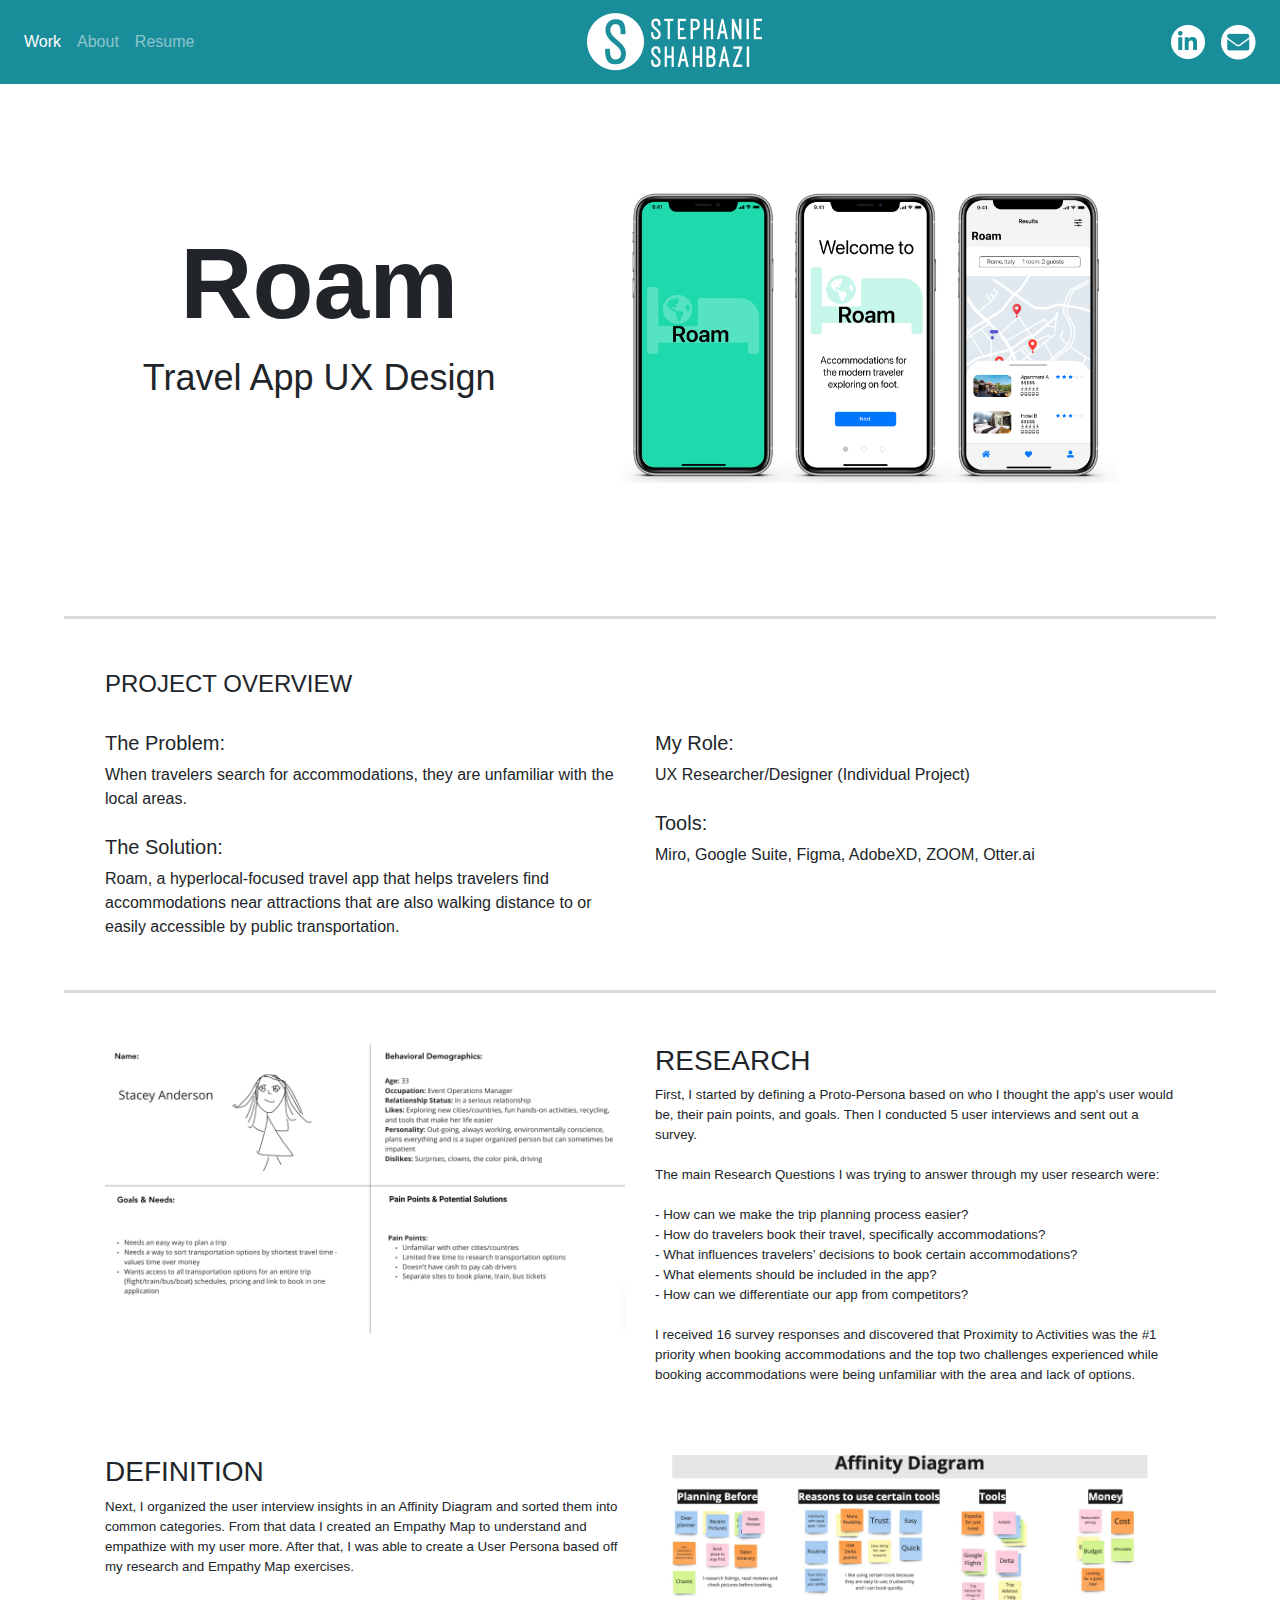
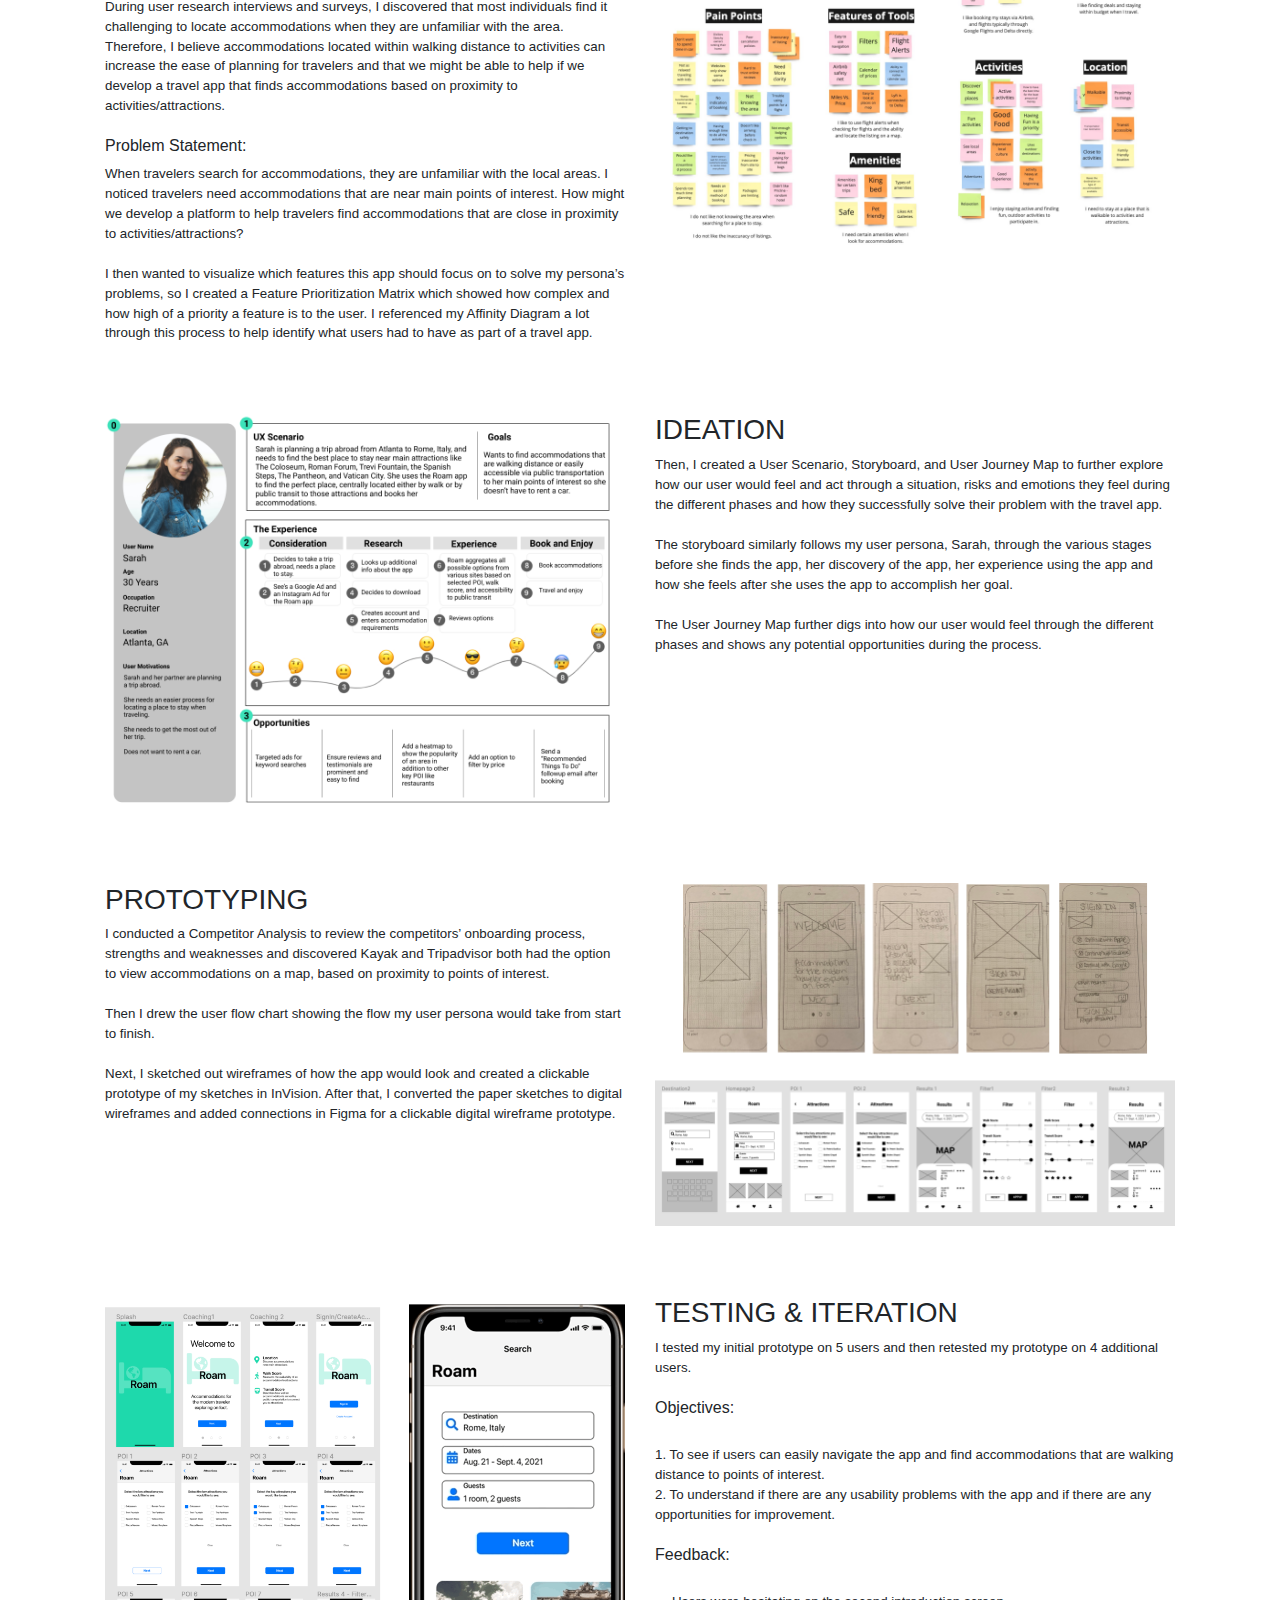
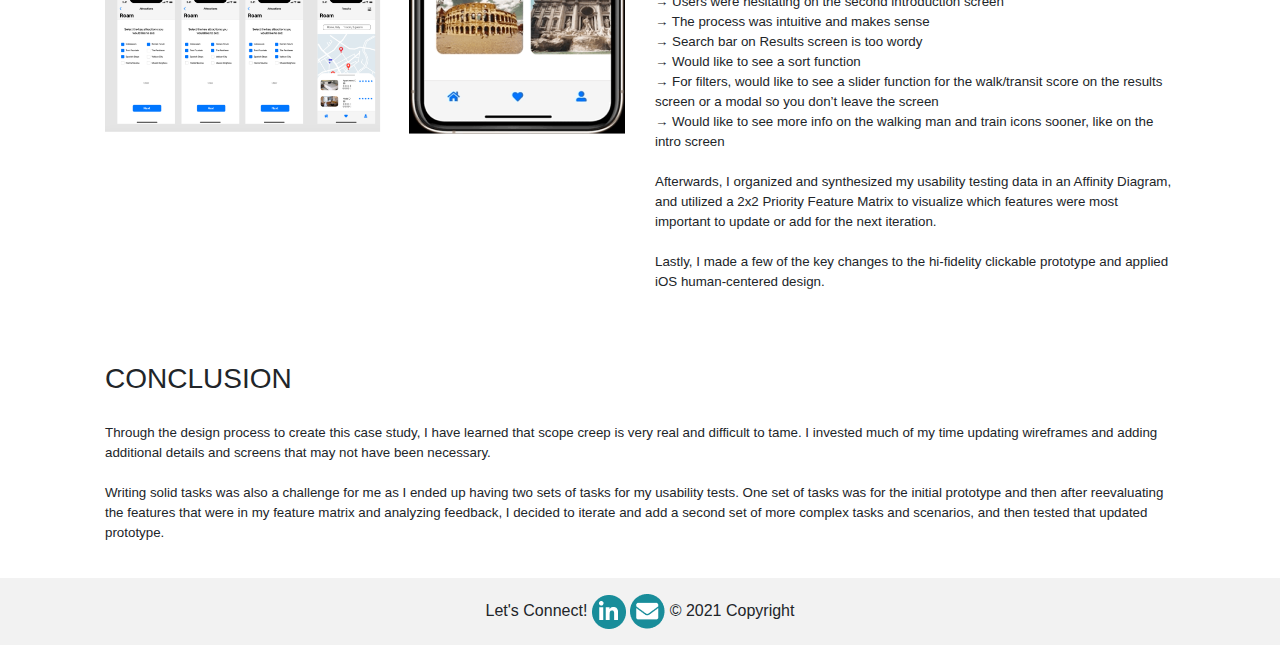
==== index.html @ 182113ff "11.13.21" ====
<!DOCTYPE html>
<html>
    <head>
        <title>Roam Case Study</title>
        <link rel="stylesheet" href="https://stackpath.bootstrapcdn.com/bootstrap/4.3.1/css/bootstrap.min.css" integrity="sha384-ggOyR0iXCbMQv3Xipma34MD+dH/1fQ784/j6cY/iJTQUOhcWr7x9JvoRxT2MZw1T" crossorigin="anonymous">
        <link rel="stylesheet" href="css/style.css" type="text/css">
        <link rel="stylesheet" href="https://cdnjs.cloudflare.com/ajax/libs/font-awesome/4.7.0/css/font-awesome.min.css">
        <meta name="viewport" content="width=device-width, initial-scale=1"> 
    </head>
    <body>
    
        <!-- Paste Navigation Code Below -->
        <nav class="navbar navbar-expand-lg navbar-dark bg-dark">

            <!--  Show this only on mobile to medium screens  -->
              <a class="navbar-brand d-lg-none" href="#"><img src="images/PortfolioLogo_white_color S 1.png"></a>
            
              <button class="navbar-toggler" type="button" data-toggle="collapse" data-target="#navbarToggle" aria-controls="navbarToggle" aria-expanded="false" aria-label="Toggle navigation">
                <span class="navbar-toggler-icon"></span>
              </button>
            
            <!--  Use flexbox utility classes to change how the child elements are justified  -->
              <div class="collapse navbar-collapse justify-content-between" id="navbarToggle">
            
                <ul class="navbar-nav">
                  <li class="nav-item">
                    <a class="nav-link active" href="#">Work <span class="sr-only">(current)</span></a>
                  </li>
                  <li class="nav-item">
                    <a class="nav-link" href="#">About</a>
                  </li>
                  <li class="nav-item">
                    <a class="nav-link" href="#">Resume</a>
                  </li>
                </ul>
                
                
            <!--   Show this only lg screens and up   -->
                <a class="navbar-brand d-none d-lg-block" href="#"><img src="images/PortfolioLogo_white_color S 1.png"></a>
                
                
                
                <ul class="navbar-nav">
                  <li class="nav-item">
                    <a class="nav-link" href="https://www.linkedin.com/in/stephanieshahbazi/"><img src="images/LinkedIn_whitecircle.png"></a>
                  </li>
                  <li class="nav-item">
                    <a class="nav-link" href="mailto:stephanie.shahbazi@gmail.com"><img src="images/envelope_whitecircle.png"></a>
                  </li>
                </ul>
              </div>
            </nav>


        <!-- Paste Jumbotron Code Below -->
        <div class="jumbotron">
            <div class="container text-center text-lg-left">
              
              <div class="row">
                <div class="jumbotronText col-lg-5">
                    <h1 class="display-4">Roam</h1>
                <p class="lead">Travel App UX Design</p>
                  <span class="text-center d-inline-block"></span>
                </div>
                <div class="col-lg-7 align-items-center d-flex">
                  <img src="images/Roam.png" alt="Roam" class="img-fluid">
                </div>
              </div>
              </div>

          </div>
          <hr style="height:3px;width:90%;border:none;color:#DADADA;background-color:#DADADA" />

    <!-- Project Overview Below -->
        <div class="container">
            <div class="column">
                <div class="col-lg-12 col-sm-12">
                    <h4 class="overview">PROJECT OVERVIEW</h4><br>
                </div>
            </div>

            <div class="row"> 
                <div class="col-lg-6 col-sm-12">
                    <h5>The Problem:</h5>
                    When travelers search for accommodations, they are unfamiliar with the local areas.<br><br>
                    <h5>The Solution:</h5>
                    Roam, a hyperlocal-focused travel app that helps travelers find accommodations near attractions that are also walking distance to or easily accessible by public transportation.
                </div>
                <div class="col-lg-6 col-sm-12">
                    <h5>My Role:</h5>
                    UX Researcher/Designer (Individual Project)<br><br> 
                    <h5>Tools:</h5>   
                    Miro, Google Suite, Figma, AdobeXD, ZOOM, Otter.ai
                </div>
            </div>   
        </div>
        <hr style="height:3px;width:90%;border:none;color:#DADADA;background-color:#DADADA;"/>

    <!-- Research Section Below -->
        <div class="container">
            <div class="row"> 
                <div class="row-image col-lg-6 col-md-6 col-sm-12">
                    <img src="images/ProtoPersona_screenshot 1.png" style="width:100%;">
                </div>
                <div class="text col-lg-6 col-md-6 col-sm-12">
                    <h3>RESEARCH</h3>
                    First, I started by defining a Proto-Persona based on who I thought the app's user would be, their pain points, and goals. Then I conducted 5 user interviews and sent out a survey. 
                    <br><br>The main Research Questions I was trying to answer through my user research were:<br><br>
                    - How can we make the trip planning process easier?<br>
                    - How do travelers book their travel, specifically accommodations?<br>
                    - What influences travelers’ decisions to book certain accommodations?<br>
                    - What elements should be included in the app?<br>
                    - How can we differentiate our app from competitors?
                    <br><br>I received 16 survey responses and discovered that Proximity to Activities was the #1 priority when booking accommodations and the top two challenges experienced while booking accommodations were being unfamiliar with the area and lack of options.
                </div>
            </div>   
        </div>
    <!-- Definition Section Below -->
        <div class="container">
            <div class="row"> 
                <div class="text col-lg-6 col-md-6 col-sm-12">
                    <img src="images/AffinityDiagram (1) 1.png" class="top" style="width:100%">
                    <h3>DEFINITION</h3>
                    Next, I organized the user interview insights in an Affinity Diagram and sorted them into common categories. From that data I created an Empathy Map to understand and empathize with my user more. After that, I was able to create a User Persona based off my research and Empathy Map exercises. 
                    <br><br>During user research interviews and surveys, I discovered that most individuals find it challenging to locate accommodations when they are unfamiliar with the area. Therefore, I believe accommodations located within walking distance to activities can increase the ease of planning for travelers and that we might be able to help if we develop a travel app that finds accommodations based on proximity to activities/attractions. 
                    <br><br><h6>Problem Statement:</h6>When travelers search for accommodations, they are unfamiliar with the local areas. I noticed travelers need accommodations that are near main points of interest. How might we develop a platform to help travelers find accommodations that are close in proximity to activities/attractions?
                    <br><br>I then wanted to visualize which features this app should focus on to solve my persona’s problems, so I created a Feature Prioritization Matrix which showed how complex and how high of a priority a feature is to the user. I referenced my Affinity Diagram a lot through this process to help identify what users had to have as part of a travel app. 
                </div>
                <div class="row-image col-lg-6 col-md-6 col-sm-12" style=position:relative;>
                    <img src="images/AffinityDiagram (1) 1.png" class="right" style="width:100%">
                </div>
            </div>   
        </div>
    <!-- Ideation Section Below -->
        <div class="container">
            <div class="row"> 
                <div class="row-image col-lg-6 col-md-6 col-sm-12">
                    <img src="images/HW2_User-Journey 1.png" style="width:100%;">
                </div>
                <div class="text col-lg-6 col-md-6 col-sm-12">
                    <h3>IDEATION</h3>
                    Then, I created a User Scenario, Storyboard, and User Journey Map to further explore how our user would feel and act through a situation, risks and emotions they feel during the different phases and how they successfully solve their problem with the travel app.
                    <br><br>The storyboard similarly follows my user persona, Sarah, through the various stages before she finds the app, her discovery of the app, her experience using the app and how she feels after she uses the app to accomplish her goal. 
                    <br><br>The User Journey Map further digs into how our user would feel through the different phases and shows any potential opportunities during the process.
                </div>
            </div>   
        </div>
    <!-- Prototyping Section Below -->
        <div class="container">
            <div class="row"> 
                <div class="text col-lg-6 col-md-6 col-sm-12">
                    <img src="images/Group 113.png" class="top" style="width:100%;">
                    <h3>PROTOTYPING</h3>
                    I conducted a Competitor Analysis to review the competitors’ onboarding process, strengths and weaknesses and discovered Kayak and Tripadvisor both had the option to view accommodations on a map, based on proximity to points of interest.   
                    <br><br>Then I drew the user flow chart showing the flow my user persona would take from start to finish. 
                    <br><br>Next, I sketched out wireframes of how the app would look and created a clickable prototype of my sketches in InVision.  After that, I converted the paper sketches to digital wireframes and  added connections in Figma for a clickable digital wireframe prototype.
                </div>
                <div class="row-image col-lg-6 col-md-6 col-sm-12" style=position:relative;>
                    <img src="images/Group 113.png" class="right" style="width:100%;">
                </div>
            </div>   
        </div>
    <!-- Testing & Iteration Section Below -->
        <div class="container">
            <div class="row"> 
                <div class="row-image col-lg-6 col-md-6 col-sm-12">
                    <img src="images/Group 114.png" style="width:100%;">
                </div>
                <div class="text col-lg-6 col-md-6 col-sm-12">
                    <h3>TESTING & ITERATION</h3>
                    I tested my initial prototype on 5 users and then retested my prototype on 4 additional users. 
                    <br><br><h6>Objectives:</h6><br>
                    1.  To see if users can easily navigate the app and find accommodations that are walking distance to points of interest.<br>
                    2.  To understand if there are any usability problems with the app and if there are any opportunities for improvement.
                    <br><br><h6>Feedback:</h6><br>
                    →  Users were hesitating on the second introduction screen<br>
                    →  The process was intuitive and makes sense<br>
                    →  Search bar on Results screen is too wordy<br>
                    →  Would like to see a sort function<br>
                    →  For filters, would like to see a slider function for the walk/transit score on the results screen or a modal so you don’t leave the screen<br>
                    →  Would like to see more info on the walking man and train icons sooner, like on the intro screen<br>
                    <br>Afterwards, I organized and synthesized my usability testing data in an Affinity Diagram, and utilized a 2x2 Priority Feature Matrix to visualize which features were most important to update or add for the next iteration.
                    <br><br>Lastly, I made a few of the key changes to the hi-fidelity clickable prototype and applied iOS human-centered design.
                </div>
            </div>   
        </div>
    <!-- Conclusion Below -->
        <div class="container">
            <div class="column">
                <div class="text col-lg-12 col-sm-12">
                    <h3>CONCLUSION</h3><br>
                    Through the design process to create this case study, I have learned that scope creep is very real and difficult to tame. I invested much of my time updating wireframes and adding additional details and screens that may not have been necessary.
                    <br><br>Writing solid tasks was also a challenge for me as I ended up having two sets of tasks for my usability tests. One set of tasks was for the initial prototype and then after reevaluating the features that were in my feature matrix and analyzing feedback, I decided to iterate and add a second set of more complex tasks and scenarios, and then tested that updated prototype.
                </div>
            </div>
        </div>


    <!-- Footer Below -->
        <footer class="bg-light text-center text-lg-start">
            <div class="text-center p-3" style="background-color:#f2f2f2;">
                Let's Connect!
                <a href="#" class="footerLinkedin"><img src="images/LinkedIn_colorcircle.png"></a>
                <a href="#" class="footerEmail"><img src="images/envelope_colorcircle.png"></a>
            © 2021 Copyright
            </div>
        </footer>

    </body>

    <script src="https://code.jquery.com/jquery-3.3.1.slim.min.js" integrity="sha384-q8i/X+965DzO0rT7abK41JStQIAqVgRVzpbzo5smXKp4YfRvH+8abtTE1Pi6jizo" crossorigin="anonymous"></script>
    <script src="https://cdnjs.cloudflare.com/ajax/libs/popper.js/1.14.7/umd/popper.min.js" integrity="sha384-UO2eT0CpHqdSJQ6hJty5KVphtPhzWj9WO1clHTMGa3JDZwrnQq4sF86dIHNDz0W1" crossorigin="anonymous"></script>
    <script src="https://stackpath.bootstrapcdn.com/bootstrap/4.3.1/js/bootstrap.min.js" integrity="sha384-JjSmVgyd0p3pXB1rRibZUAYoIIy6OrQ6VrjIEaFf/nJGzIxFDsf4x0xIM+B07jRM" crossorigin="anonymous"></script>
</html>
---- css/style.css ----
.bg-dark {
    background-color: #198D9A!important;
}

.jumbotron {
    background-color: white;
    padding: 5px!important;
}

.jumbotronText{
    text-align: center!important;
    margin: auto;
}

h1 {
    font-weight: bolder!important;
    font-size: 100px!important;
}

.lead {
    font-size: 36px;
}

.text {
    font-size: 10pt;
    font-style: normal;
}

.container {
    padding: 35px;
}

.col-lg-12 {
    padding:0!important;
    margin: 0 auto!important;
}

.top {
    display:none;
}




@media (max-width: 375px) {
    .container {
        padding:20px;
    }
    
    .row-image {
        padding-bottom: 35px!important;
     }

     .right {
        display:none;
     }

     .top {
         display:inline;
         padding: 25px;
     }

}

@media (max-width: 768px) {
    .row-image {
        padding-bottom: 35px!important;
    }

    .right {
        display:none;
     }

     .top {
         display:inline;
         padding: 25px;
     }

}
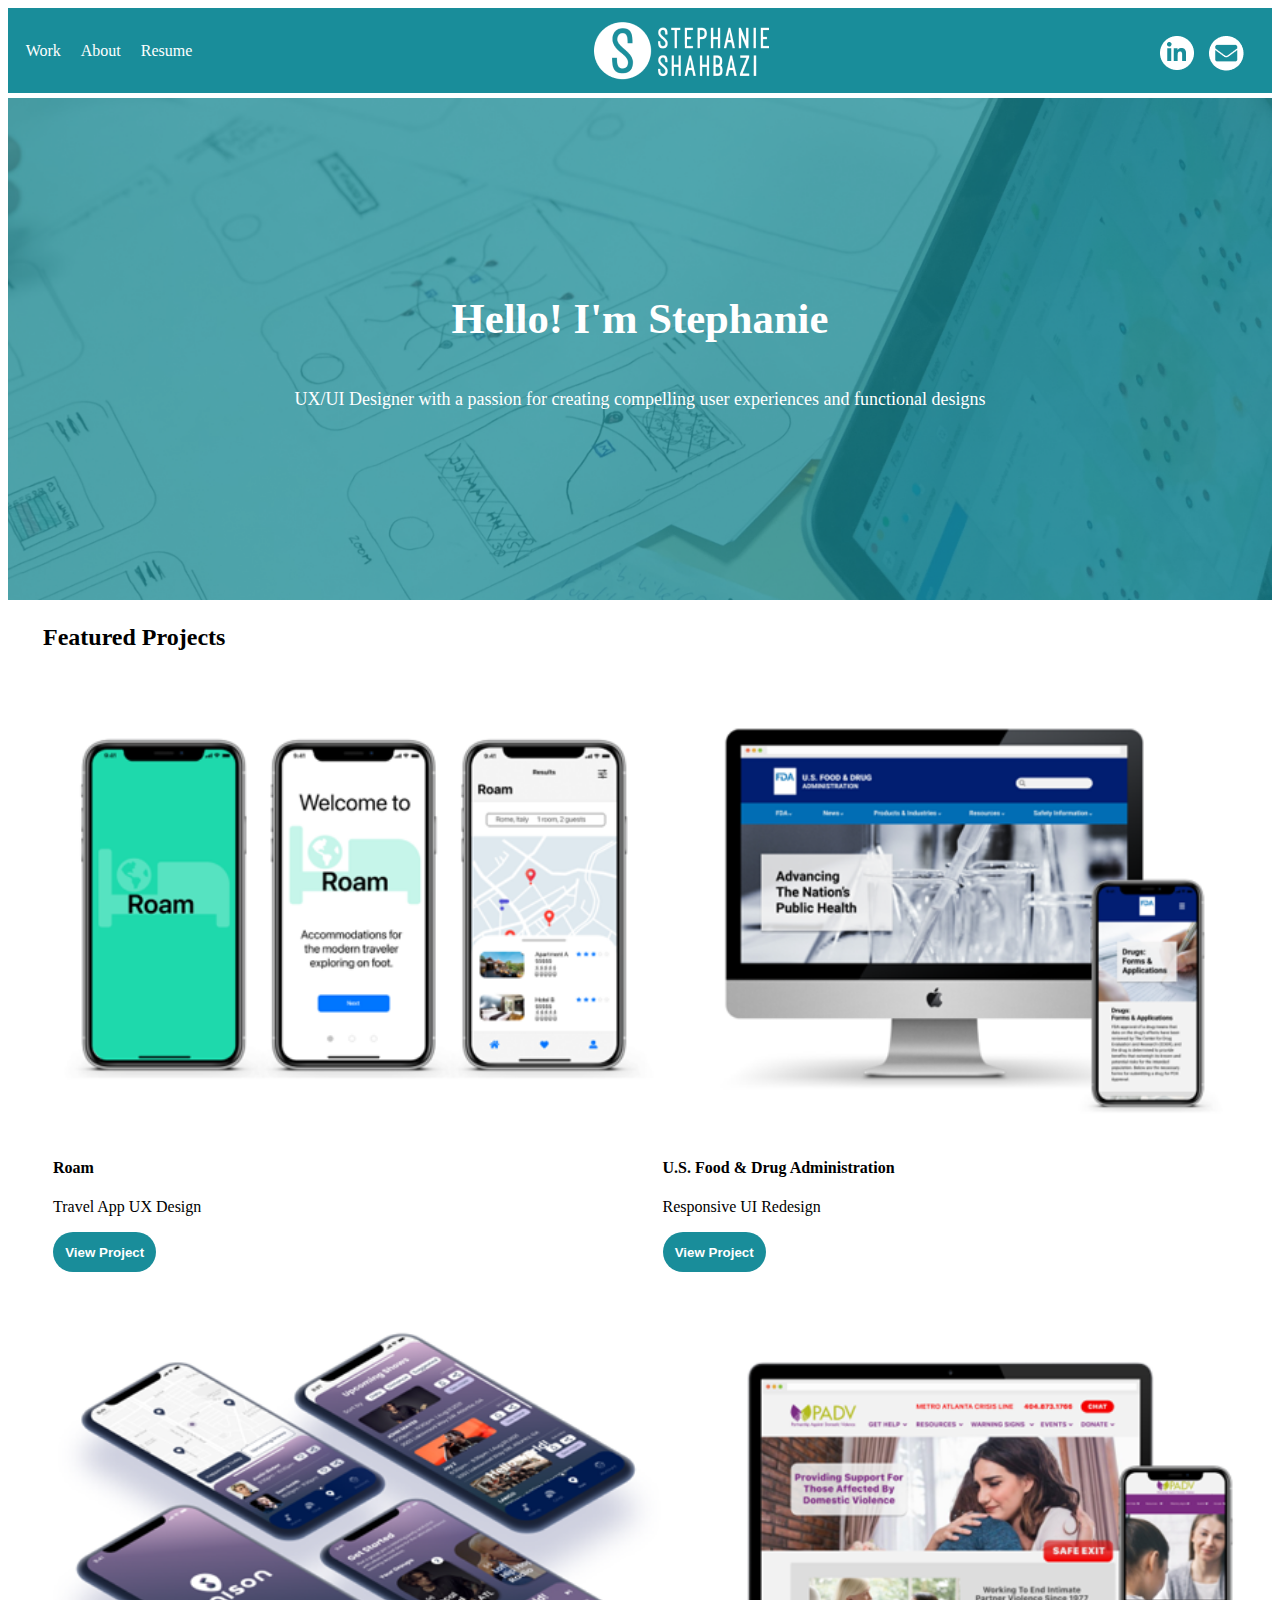
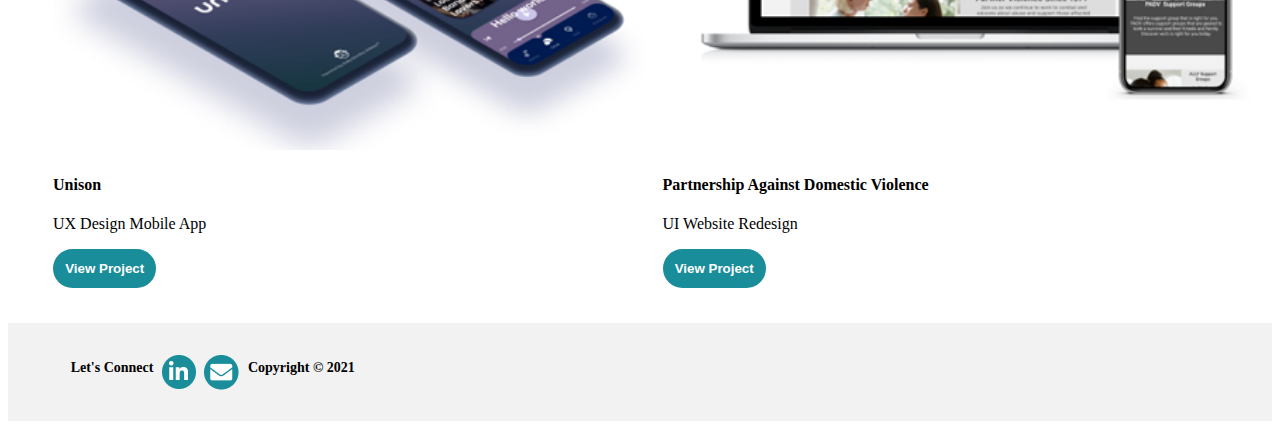
==== commit a7caf67a: "add hw 19 images" ====
--- a/index.html
+++ b/index.html
@@ -1,214 +1,120 @@
 <!DOCTYPE html>
 <html>
     <head>
-        <title>Roam Case Study</title>
-        <link rel="stylesheet" href="https://stackpath.bootstrapcdn.com/bootstrap/4.3.1/css/bootstrap.min.css" integrity="sha384-ggOyR0iXCbMQv3Xipma34MD+dH/1fQ784/j6cY/iJTQUOhcWr7x9JvoRxT2MZw1T" crossorigin="anonymous">
-        <link rel="stylesheet" href="css/style.css" type="text/css">
+        <title>Stephanies_Portfolio</title>
+        <link rel="stylesheet" type="text/css" href="css/style.css">
         <link rel="stylesheet" href="https://cdnjs.cloudflare.com/ajax/libs/font-awesome/4.7.0/css/font-awesome.min.css">
+        <script src="https://code.jquery.com/jquery-3.4.1.js"></script>
+        <script src="js/index.js"></script>
         <meta name="viewport" content="width=device-width, initial-scale=1"> 
     </head>
     <body>
-    
-        <!-- Paste Navigation Code Below -->
-        <nav class="navbar navbar-expand-lg navbar-dark bg-dark">
+        <header>
+            <div class="navigation">
+                <nav class="FlexNav">
+                    <ul class="navheadlines">
+                        <li class="inline-block-header-work">
+                            <a href="index.html">Work</a>
+                        </li>
+                        <li class="inline-block-header-about">
+                           <a href="About.html">About</a>
+                        </li>
+                        <li class="inline-block-header-resume">
+                            <a href="resources/Resume_StephanieShahbazi.pdf">Resume</a>
+                        </li>
+                    </ul>
+                    <div class="logo"> 
+                        <img src="images/PortfolioLogo_white_color S 1.png">                                
+                    </div>
+                    <div class="socialheader">
+                        <a href="https://www.linkedin.com/in/stephanieshahbazi/"><img src="images/LinkedIn_whitecircle.png" class="LinkedInwhite"></a>
+                        <a href="mailto:stephanie.shahbazi@gmail.com"><img src="images/envelope_whitecircle.png" class="envelopewhite"></a>
+                    </div>
+                </nav>
+            </div>
+        </header>
 
-            <!--  Show this only on mobile to medium screens  -->
-              <a class="navbar-brand d-lg-none" href="#"><img src="images/PortfolioLogo_white_color S 1.png"></a>
-            
-              <button class="navbar-toggler" type="button" data-toggle="collapse" data-target="#navbarToggle" aria-controls="navbarToggle" aria-expanded="false" aria-label="Toggle navigation">
-                <span class="navbar-toggler-icon"></span>
-              </button>
-            
-            <!--  Use flexbox utility classes to change how the child elements are justified  -->
-              <div class="collapse navbar-collapse justify-content-between" id="navbarToggle">
-            
-                <ul class="navbar-nav">
-                  <li class="nav-item">
-                    <a class="nav-link active" href="#">Work <span class="sr-only">(current)</span></a>
-                  </li>
-                  <li class="nav-item">
-                    <a class="nav-link" href="#">About</a>
-                  </li>
-                  <li class="nav-item">
-                    <a class="nav-link" href="#">Resume</a>
-                  </li>
-                </ul>
-                
-                
-            <!--   Show this only lg screens and up   -->
-                <a class="navbar-brand d-none d-lg-block" href="#"><img src="images/PortfolioLogo_white_color S 1.png"></a>
-                
-                
-                
-                <ul class="navbar-nav">
-                  <li class="nav-item">
-                    <a class="nav-link" href="https://www.linkedin.com/in/stephanieshahbazi/"><img src="images/LinkedIn_whitecircle.png"></a>
-                  </li>
-                  <li class="nav-item">
-                    <a class="nav-link" href="mailto:stephanie.shahbazi@gmail.com"><img src="images/envelope_whitecircle.png"></a>
-                  </li>
-                </ul>
-              </div>
-            </nav>
-
-
-        <!-- Paste Jumbotron Code Below -->
-        <div class="jumbotron">
-            <div class="container text-center text-lg-left">
-              
-              <div class="row">
-                <div class="jumbotronText col-lg-5">
-                    <h1 class="display-4">Roam</h1>
-                <p class="lead">Travel App UX Design</p>
-                  <span class="text-center d-inline-block"></span>
-                </div>
-                <div class="col-lg-7 align-items-center d-flex">
-                  <img src="images/Roam.png" alt="Roam" class="img-fluid">
-                </div>
-              </div>
-              </div>
-
-          </div>
-          <hr style="height:3px;width:90%;border:none;color:#DADADA;background-color:#DADADA" />
-
-    <!-- Project Overview Below -->
-        <div class="container">
-            <div class="column">
-                <div class="col-lg-12 col-sm-12">
-                    <h4 class="overview">PROJECT OVERVIEW</h4><br>
+        <!-- Top menu on small screens -->
+        <header class="smallscreenheader">
+            <!-- "Hamburger menu" / "Bar icon" to toggle the navigation links -->
+            <div class="dropdown">
+                <div class="menu" onclick="myFunction()"><i class="fa fa-bars" style="color:white;"></i>
+                </div> 
+                <div class="dropdowncontent" id="myDropdown">
+                    <a href="index.html">Work</a>
+                    <a href="About.html">About</a>
+                    <a href="mailto:stephanie.shahbazi@gmail.com">Contact</a>
                 </div>
             </div>
+         
+            <div class="logo"> 
+                <img src="images/PortfolioLogo_white_color S 1.png">                                
+            </div>
 
-            <div class="row"> 
-                <div class="col-lg-6 col-sm-12">
-                    <h5>The Problem:</h5>
-                    When travelers search for accommodations, they are unfamiliar with the local areas.<br><br>
-                    <h5>The Solution:</h5>
-                    Roam, a hyperlocal-focused travel app that helps travelers find accommodations near attractions that are also walking distance to or easily accessible by public transportation.
+            <div class="socialheader">
+                <a href="https://www.linkedin.com/in/stephanieshahbazi/"><img src="images/LinkedIn_whitecircle.png" class="LinkedInwhite"></a>
+                <a href="mailto:stephanie.shahbazi@gmail.com"><img src="images/envelope_whitecircle.png" class="envelopewhite"></a>
+            </div>
+        </header>
+
+        <!-- Main Hero section -->
+        <section class="heroSection">
+            <div class="heroFlexContainer">
+                <div class="heroImage">
+                    <img src="images/heroImage.png" alt="heroImage">
                 </div>
-                <div class="col-lg-6 col-sm-12">
-                    <h5>My Role:</h5>
-                    UX Researcher/Designer (Individual Project)<br><br> 
-                    <h5>Tools:</h5>   
-                    Miro, Google Suite, Figma, AdobeXD, ZOOM, Otter.ai
+                <div class="heroDescription">
+                    <h1>Hello! I'm Stephanie</h1>
+                    <p class="heroline">UX/UI Designer with a passion for creating compelling user experiences and functional designs</p>
+                </div> 
+            </div>
+        </section>
+
+        <!-- My Work Section -->
+        <section class="myWork">
+            <h3 class="Projects">Featured Projects</h3>
+            <div class="workGrid">
+                <div class="proj1"> 
+                    <img src="images/Placeholder Alt..png" class="Roam">
+                    <h4>Roam</h4>
+                    <p>Travel App UX Design</p>
+                    <button onclick="location.href='casestudy.html'" type="button" class="projectbutton">
+                        View Project
+                    </button>                
                 </div>
-            </div>   
-        </div>
-        <hr style="height:3px;width:90%;border:none;color:#DADADA;background-color:#DADADA;"/>
-
-    <!-- Research Section Below -->
-        <div class="container">
-            <div class="row"> 
-                <div class="row-image col-lg-6 col-md-6 col-sm-12">
-                    <img src="images/ProtoPersona_screenshot 1.png" style="width:100%;">
+                    
+                <div class="proj2"> 
+                    <img src="images/Placeholder Alt.2.png" class="FDA">
+                    <h4>U.S. Food & Drug Administration</h4>
+                    <p>Responsive UI Redesign</p>
+                    <button class="projectbutton">View Project</button>
                 </div>
-                <div class="text col-lg-6 col-md-6 col-sm-12">
-                    <h3>RESEARCH</h3>
-                    First, I started by defining a Proto-Persona based on who I thought the app's user would be, their pain points, and goals. Then I conducted 5 user interviews and sent out a survey. 
-                    <br><br>The main Research Questions I was trying to answer through my user research were:<br><br>
-                    - How can we make the trip planning process easier?<br>
-                    - How do travelers book their travel, specifically accommodations?<br>
-                    - What influences travelers’ decisions to book certain accommodations?<br>
-                    - What elements should be included in the app?<br>
-                    - How can we differentiate our app from competitors?
-                    <br><br>I received 16 survey responses and discovered that Proximity to Activities was the #1 priority when booking accommodations and the top two challenges experienced while booking accommodations were being unfamiliar with the area and lack of options.
+                    
+                <div class="proj3"> 
+                    <img src="images/Placeholder Alt.3.png" class="Unison">
+                    <h4>Unison</h4>
+                    <p>UX Design Mobile App</p>
+                    <button class="projectbutton">View Project</button>
                 </div>
-            </div>   
-        </div>
-    <!-- Definition Section Below -->
-        <div class="container">
-            <div class="row"> 
-                <div class="text col-lg-6 col-md-6 col-sm-12">
-                    <img src="images/AffinityDiagram (1) 1.png" class="top" style="width:100%">
-                    <h3>DEFINITION</h3>
-                    Next, I organized the user interview insights in an Affinity Diagram and sorted them into common categories. From that data I created an Empathy Map to understand and empathize with my user more. After that, I was able to create a User Persona based off my research and Empathy Map exercises. 
-                    <br><br>During user research interviews and surveys, I discovered that most individuals find it challenging to locate accommodations when they are unfamiliar with the area. Therefore, I believe accommodations located within walking distance to activities can increase the ease of planning for travelers and that we might be able to help if we develop a travel app that finds accommodations based on proximity to activities/attractions. 
-                    <br><br><h6>Problem Statement:</h6>When travelers search for accommodations, they are unfamiliar with the local areas. I noticed travelers need accommodations that are near main points of interest. How might we develop a platform to help travelers find accommodations that are close in proximity to activities/attractions?
-                    <br><br>I then wanted to visualize which features this app should focus on to solve my persona’s problems, so I created a Feature Prioritization Matrix which showed how complex and how high of a priority a feature is to the user. I referenced my Affinity Diagram a lot through this process to help identify what users had to have as part of a travel app. 
-                </div>
-                <div class="row-image col-lg-6 col-md-6 col-sm-12" style=position:relative;>
-                    <img src="images/AffinityDiagram (1) 1.png" class="right" style="width:100%">
-                </div>
-            </div>   
-        </div>
-    <!-- Ideation Section Below -->
-        <div class="container">
-            <div class="row"> 
-                <div class="row-image col-lg-6 col-md-6 col-sm-12">
-                    <img src="images/HW2_User-Journey 1.png" style="width:100%;">
-                </div>
-                <div class="text col-lg-6 col-md-6 col-sm-12">
-                    <h3>IDEATION</h3>
-                    Then, I created a User Scenario, Storyboard, and User Journey Map to further explore how our user would feel and act through a situation, risks and emotions they feel during the different phases and how they successfully solve their problem with the travel app.
-                    <br><br>The storyboard similarly follows my user persona, Sarah, through the various stages before she finds the app, her discovery of the app, her experience using the app and how she feels after she uses the app to accomplish her goal. 
-                    <br><br>The User Journey Map further digs into how our user would feel through the different phases and shows any potential opportunities during the process.
-                </div>
-            </div>   
-        </div>
-    <!-- Prototyping Section Below -->
-        <div class="container">
-            <div class="row"> 
-                <div class="text col-lg-6 col-md-6 col-sm-12">
-                    <img src="images/Group 113.png" class="top" style="width:100%;">
-                    <h3>PROTOTYPING</h3>
-                    I conducted a Competitor Analysis to review the competitors’ onboarding process, strengths and weaknesses and discovered Kayak and Tripadvisor both had the option to view accommodations on a map, based on proximity to points of interest.   
-                    <br><br>Then I drew the user flow chart showing the flow my user persona would take from start to finish. 
-                    <br><br>Next, I sketched out wireframes of how the app would look and created a clickable prototype of my sketches in InVision.  After that, I converted the paper sketches to digital wireframes and  added connections in Figma for a clickable digital wireframe prototype.
-                </div>
-                <div class="row-image col-lg-6 col-md-6 col-sm-12" style=position:relative;>
-                    <img src="images/Group 113.png" class="right" style="width:100%;">
-                </div>
-            </div>   
-        </div>
-    <!-- Testing & Iteration Section Below -->
-        <div class="container">
-            <div class="row"> 
-                <div class="row-image col-lg-6 col-md-6 col-sm-12">
-                    <img src="images/Group 114.png" style="width:100%;">
-                </div>
-                <div class="text col-lg-6 col-md-6 col-sm-12">
-                    <h3>TESTING & ITERATION</h3>
-                    I tested my initial prototype on 5 users and then retested my prototype on 4 additional users. 
-                    <br><br><h6>Objectives:</h6><br>
-                    1.  To see if users can easily navigate the app and find accommodations that are walking distance to points of interest.<br>
-                    2.  To understand if there are any usability problems with the app and if there are any opportunities for improvement.
-                    <br><br><h6>Feedback:</h6><br>
-                    →  Users were hesitating on the second introduction screen<br>
-                    →  The process was intuitive and makes sense<br>
-                    →  Search bar on Results screen is too wordy<br>
-                    →  Would like to see a sort function<br>
-                    →  For filters, would like to see a slider function for the walk/transit score on the results screen or a modal so you don’t leave the screen<br>
-                    →  Would like to see more info on the walking man and train icons sooner, like on the intro screen<br>
-                    <br>Afterwards, I organized and synthesized my usability testing data in an Affinity Diagram, and utilized a 2x2 Priority Feature Matrix to visualize which features were most important to update or add for the next iteration.
-                    <br><br>Lastly, I made a few of the key changes to the hi-fidelity clickable prototype and applied iOS human-centered design.
-                </div>
-            </div>   
-        </div>
-    <!-- Conclusion Below -->
-        <div class="container">
-            <div class="column">
-                <div class="text col-lg-12 col-sm-12">
-                    <h3>CONCLUSION</h3><br>
-                    Through the design process to create this case study, I have learned that scope creep is very real and difficult to tame. I invested much of my time updating wireframes and adding additional details and screens that may not have been necessary.
-                    <br><br>Writing solid tasks was also a challenge for me as I ended up having two sets of tasks for my usability tests. One set of tasks was for the initial prototype and then after reevaluating the features that were in my feature matrix and analyzing feedback, I decided to iterate and add a second set of more complex tasks and scenarios, and then tested that updated prototype.
+                    
+                <div class="proj4"> 
+                    <img src="images/Placeholder Alt.4.png" class="PADV">
+                    <h4>Partnership Against Domestic Violence</h4>
+                    <p>UI Website Redesign</p>
+                    <button class="projectbutton">View Project</button>
                 </div>
             </div>
-        </div>
+        </section>
 
-
-    <!-- Footer Below -->
-        <footer class="bg-light text-center text-lg-start">
-            <div class="text-center p-3" style="background-color:#f2f2f2;">
-                Let's Connect!
-                <a href="#" class="footerLinkedin"><img src="images/LinkedIn_colorcircle.png"></a>
-                <a href="#" class="footerEmail"><img src="images/envelope_colorcircle.png"></a>
-            © 2021 Copyright
+        <footer>
+            <div class="inline-block-footer">
+                <ul>
+                    <li class="inline-block-footer">Let's Connect </li>
+                    <a href="https://www.linkedin.com/in/stephanieshahbazi/"><img src="images/LinkedIn_colorcircle.png" class="socialfooter"></a>
+                    <a href="mailto:stephanie.shahbazi@gmail.com"><img src="images/envelope_colorcircle.png" class="socialfooter"></a>
+                    <li class="copyright">Copyright © 2021</li>
+                </ul>
             </div>
         </footer>
-
     </body>
-
-    <script src="https://code.jquery.com/jquery-3.3.1.slim.min.js" integrity="sha384-q8i/X+965DzO0rT7abK41JStQIAqVgRVzpbzo5smXKp4YfRvH+8abtTE1Pi6jizo" crossorigin="anonymous"></script>
-    <script src="https://cdnjs.cloudflare.com/ajax/libs/popper.js/1.14.7/umd/popper.min.js" integrity="sha384-UO2eT0CpHqdSJQ6hJty5KVphtPhzWj9WO1clHTMGa3JDZwrnQq4sF86dIHNDz0W1" crossorigin="anonymous"></script>
-    <script src="https://stackpath.bootstrapcdn.com/bootstrap/4.3.1/js/bootstrap.min.js" integrity="sha384-JjSmVgyd0p3pXB1rRibZUAYoIIy6OrQ6VrjIEaFf/nJGzIxFDsf4x0xIM+B07jRM" crossorigin="anonymous"></script>
 </html>--- a/css/style.css
+++ b/css/style.css
@@ -12,7 +12,7 @@
     margin: auto;
 }
 
-h1 {
+.display-4 {
     font-weight: bolder!important;
     font-size: 100px!important;
 }
@@ -39,7 +39,279 @@
     display:none;
 }
 
-
+/*homework19*/
+html {
+    font-family:'SF Pro Display';
+}
+
+.navigation {
+    width: 98%;
+    height: 60px;
+    padding:1%;
+    background-color:#198D9A;
+    color: white;
+}
+
+.FlexNav{
+    display: flex;
+    flex-direction: row;
+    justify-content: space-between;
+    padding: 0;
+    margin: 0;
+}
+
+.navheadlines {
+    display: flex;
+    list-style-type: none;
+    vertical-align: middle;
+    padding: 5px;
+}
+
+li {
+    padding-right: 20px;
+}
+
+.logo {
+    display: flex;
+    align-items: center;
+    justify-content: center;
+    position: relative;
+    height: 60px;
+}
+
+.socialheader {
+    display: flex;
+    padding: 15px;
+}
+
+.LinkedInwhite {
+    padding-right: 15px;
+}
+
+a {
+    text-decoration: none;
+    color: white;
+}
+
+a:hover {
+    font-weight: 700;
+}
+
+.dropdown a {
+    display: none;
+}
+
+.smallscreenheader {
+    display: none;
+}
+
+.heroImage {
+    display: flex;
+    flex-direction: column;
+    padding-top: 5px;
+    background-position: center;
+    background-repeat: no-repeat;
+    background-size: cover;
+}
+
+.heroFlexContainer {
+    position:relative;
+}
+
+.heroDescription {
+    display:flex;
+    flex-direction: column;
+    position: absolute;
+    color: white;
+    align-items: center;
+    justify-content: center;
+    width: 100%;
+    height: 100%;
+    top:0;
+    left: 0px;
+}
+
+.heroline {
+    font-size: 18px;
+    text-align: center;
+}
+
+.AboutFlexContainer {
+    display: flex;
+    flex-direction: row;
+}
+
+.headshot {
+    padding: 5%;
+    margin-left: 25px;
+    size: 50%;
+}
+
+.AboutDescription {
+    margin-right: 45px;
+}
+
+footer {
+    background-color: #F2F2F2;
+    width: 98%;
+    padding:1%;
+}
+
+.inline-block-footer {
+    display:inline-block;
+    font-weight: bold;
+    font-size: 14px;
+    padding: 5px;
+    justify-content: space-between;
+    vertical-align: middle;
+    }
+
+.socialfooter {
+    vertical-align: top;
+    padding-right: 5px;
+}
+
+.copyright {
+    display: inline-block;
+    vertical-align: middle;
+    padding: 0;
+}
+
+button {
+    color: white;
+    font-weight: bold;
+    font-size: 12pt;
+    background-color: #198D9A;
+    border: none;
+    padding: 15px;
+    border-radius: 50px;
+    margin: 10px;
+    transition: 0.3s;
+}
+
+button:hover {
+    background: #23B7C8;
+}
+
+.skillssection {
+    background: 600px;
+    background-color:#DBDBDB;
+}
+
+.skillsflexcontainer {
+    display:flex;
+}
+
+.skills1-2 {
+    display:flex;
+    flex-direction: column;
+    width: 100%;
+    margin-left: 100px;  
+    padding:0;  
+}
+
+.skills3-4 {
+    display:flex;
+    flex-direction: column;
+    width: 100%;
+    margin-left: 100px;
+}
+
+h1 {
+    font-size: 32pt;
+}
+
+.learnmore {
+    font-weight: bold;
+    font-size: 14px;
+}
+
+.email {
+    color: black;
+    font-size: 14px;
+    text-decoration: underline;
+}
+
+.mySkillsheader {
+    font-size: 16pt;
+    padding-top: 20px;
+    margin-left: 100px;
+}
+
+.myWork {
+    padding-bottom: 35px;
+}
+
+.workGrid {
+    display: grid;
+    grid-template-columns: 50 50;
+    grid-template-rows: 50 50;
+    grid-template-areas: 
+    "proj1 proj2"
+    "proj3 proj4";
+    margin-left: 45px;
+}
+
+.proj1 {
+    grid-area: "proj1";
+}
+
+.proj2 {
+    grid-area: "proj2";
+}
+
+.proj3 {
+    grid-area: "proj3";
+}
+
+.proj4 {
+    grid-area: "proj4";
+}
+
+.projectbutton {
+    padding: 2%;
+    font-size: 10pt;
+    margin: 0;
+}
+
+.Projects {
+    margin-left: 35px;
+    font-size: 24px;
+}
+
+.proj1:hover {
+    opacity: 75%;
+}
+
+.proj2:hover {
+    opacity: 75%;
+}
+
+.proj3:hover {
+    opacity: 75%;
+}
+
+.proj4:hover {
+    opacity: 75%;
+}
+
+.Roam {
+    width: 100%;
+}
+
+.FDA {
+    width: 100%;
+}
+
+.Unison {
+    width: 100%;
+    padding-top: 20px;
+}
+
+.PADV {
+    width: 100%;
+    padding-top: 20px;
+}
 
 
 @media (max-width: 375px) {
@@ -60,6 +332,86 @@
          padding: 25px;
      }
 
+     /*homwork19*/
+     .smallscreenheader {
+        display: flex;
+        flex-direction: row;
+        width: 98%;
+        height: 60px;
+        padding:1%;
+        background-color:#198D9A;
+        color: white;
+        justify-content: space-evenly;
+    }
+
+    .dropdown .menu{
+        padding: 20px;
+        position:relative;
+        display: inline-block;
+        cursor: pointer;
+        outline: none;
+        border: none; 
+    }
+
+    .dropdowncontent {
+        display: none;
+        position: absolute;
+        background-color: white;
+        min-width: 160px;
+        margin: 0;
+        box-shadow: 0px 8px 16px 0px rgba(0,0,0,0.2);
+        z-index: 1;
+    }
+
+    .dropdowncontent a {
+        color: #198D9A;
+        padding: 12px 16px;
+        text-decoration: none;
+        display: block;
+    }
+
+    .dropdowncontent a:hover {
+        background-color: #198D9A;
+        color: white;
+    }
+
+    .show {
+        display: block;
+    }
+
+    .headshot {
+        margin: auto;
+    }
+
+    .skills1-2 {
+        margin-left: 25px;
+    }
+
+    .skills3-4 {
+        margin-left: 25px;
+    }
+
+    .navheadlines {
+        display: none;
+    }
+
+    .socialheader {
+        display: none;
+    }
+
+    .heroDescription h1 {
+        font-size: 28px;
+    }
+
+    .heroline {
+        font-size: 14px;
+    }
+
+    .inline-block-footer {
+        width: 98%;
+        padding: 1%;
+    }
+
 }
 
 @media (max-width: 768px) {
@@ -76,5 +428,113 @@
          padding: 25px;
      }
 
-}
-
+     /*homework19*/
+     .AboutFlexContainer {
+        flex-wrap: wrap;
+    }
+    
+    .AboutDescription {
+        margin-left: 45px;
+        flex-wrap: wrap;
+    }
+
+    .headshot {
+        margin: auto;
+    }
+
+    .heroline {
+        width: 95%;
+    }
+
+}
+
+/*homework19*/
+@media (max-width: 600px){
+    .smallscreenheader {
+        display: flex;
+        flex-direction: row;
+        width: 98%;
+        height: 60px;
+        padding:1%;
+        background-color:#198D9A;
+        color: white;
+        justify-content: space-evenly;
+
+    }
+
+    .dropdown .menu{
+        padding: 20px;
+        position:relative;
+        display: inline-block;
+        cursor: pointer;
+        outline: none;
+        border: none; 
+    }
+
+    .dropdowncontent {
+        display: none;
+        position: absolute;
+        background-color: white;
+        min-width: 160px;
+        margin: 0;
+        box-shadow: 0px 8px 16px 0px rgba(0,0,0,0.2);
+        z-index: 1;
+    }
+
+    .dropdowncontent a {
+        color: #198D9A;
+        padding: 12px 16px;
+        text-decoration: none;
+        display: block;
+    }
+
+    .dropdowncontent a:hover {
+        background-color: #198D9A;
+        color: white;
+    }
+
+    .show {
+        display: block;
+    }
+
+    .socialheader {
+        margin-right: 10px;
+    }
+    
+    .workGrid {
+        grid-template-columns: 100;
+        grid-template-rows: 100;
+        grid-template-areas: 
+        "proj1"
+        "proj2"
+        "proj3"
+        "proj4";
+    }
+
+    .AboutFlexContainer {
+        flex-wrap: wrap;
+    }
+
+    .skillsflexcontainer {
+        flex-wrap: wrap;
+    }
+        
+    .AboutDescription {
+        margin-left: 45px;
+        flex-wrap: wrap;
+    }
+
+    .headshot {
+        margin: auto;
+    }
+
+    .navheadlines {
+        display: none;
+    }
+
+    .navigation {
+        display: none;
+    }
+}
+
+
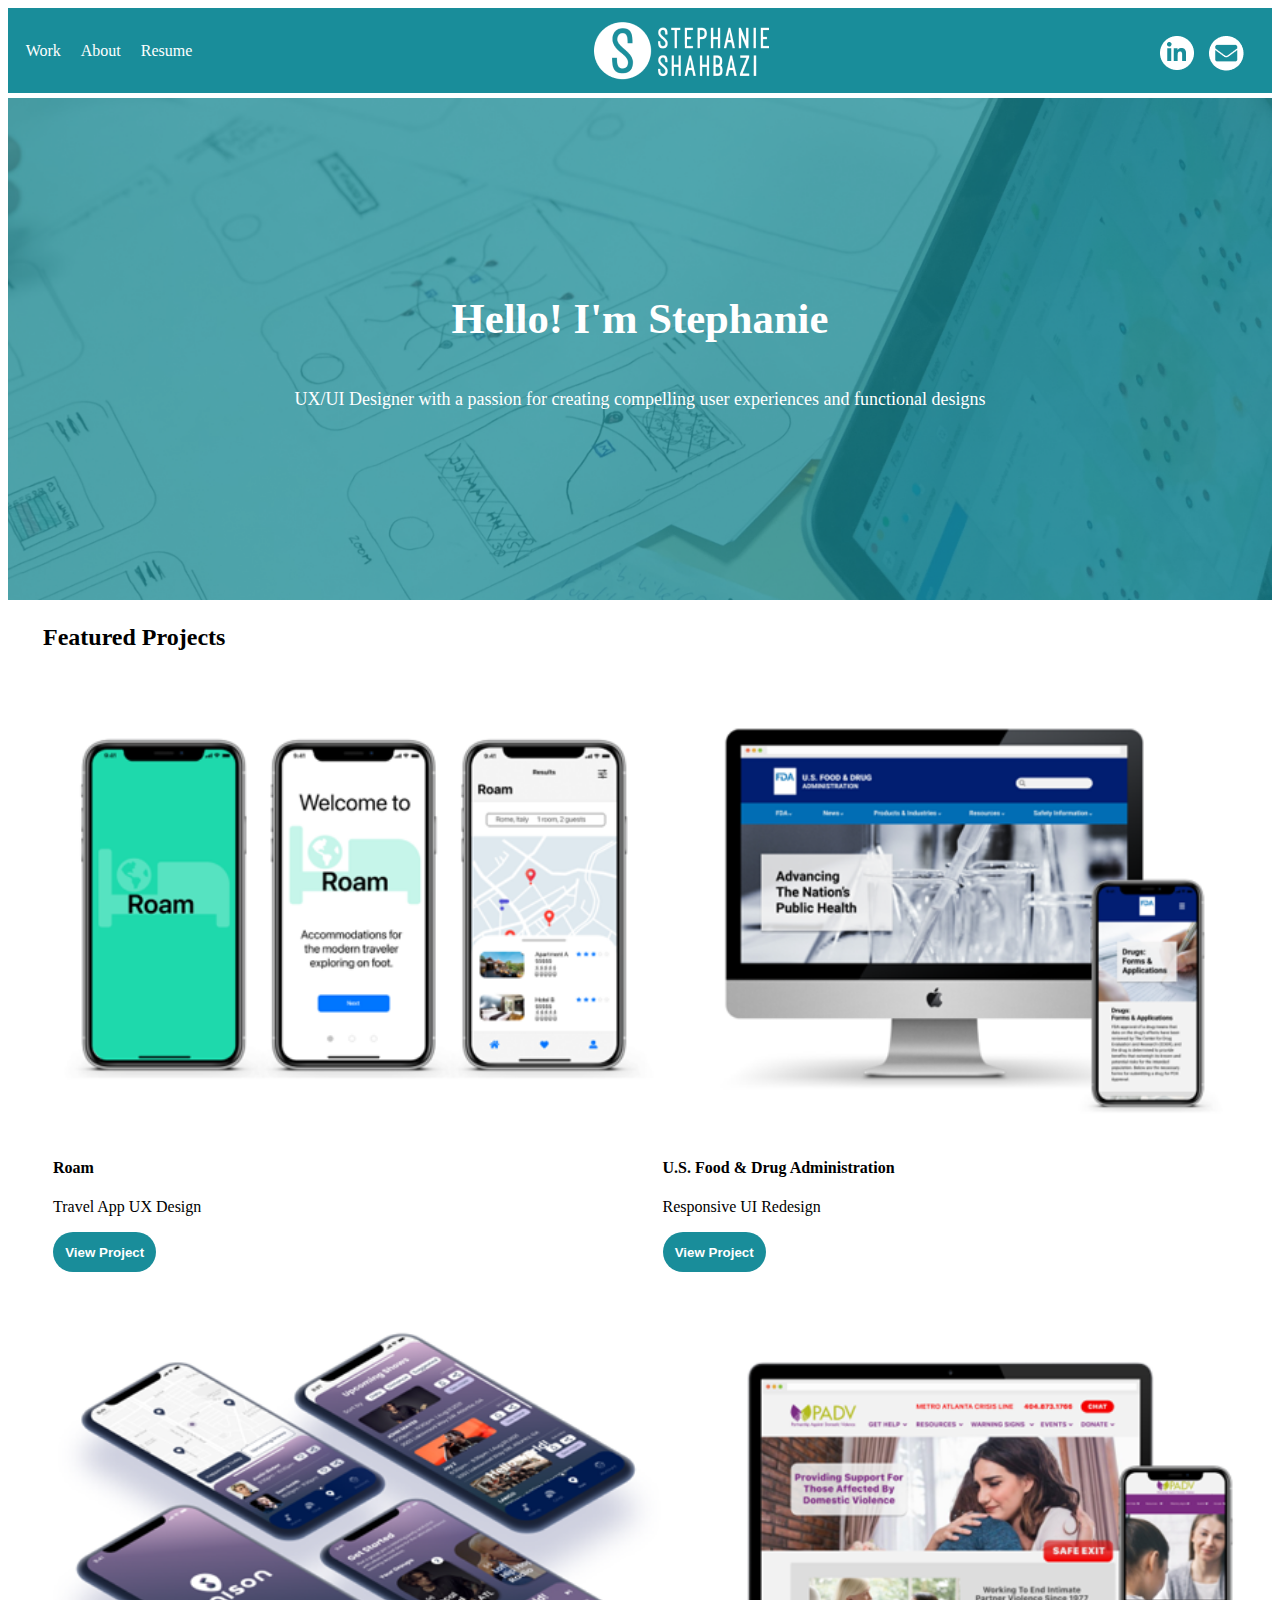
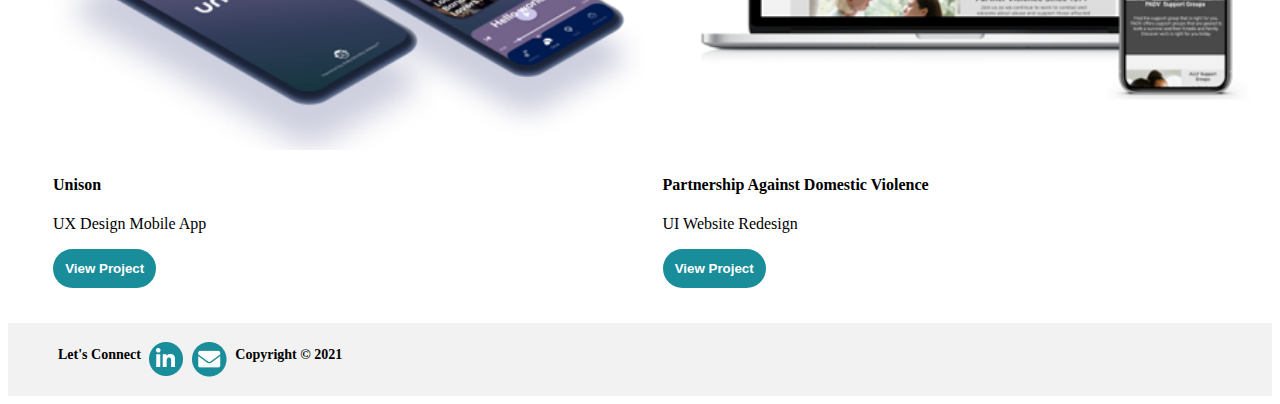
==== commit 84c6fb68: "The Process" ====
--- a/index.html
+++ b/index.html
@@ -36,6 +36,9 @@
 
         <!-- Top menu on small screens -->
         <header class="smallscreenheader">
+            <div class="logo"> 
+                <img src="images/PortfolioLogo_white_color S 1.png">                                
+            </div>
             <!-- "Hamburger menu" / "Bar icon" to toggle the navigation links -->
             <div class="dropdown">
                 <div class="menu" onclick="myFunction()"><i class="fa fa-bars" style="color:white;"></i>
@@ -46,15 +49,7 @@
                     <a href="mailto:stephanie.shahbazi@gmail.com">Contact</a>
                 </div>
             </div>
-         
-            <div class="logo"> 
-                <img src="images/PortfolioLogo_white_color S 1.png">                                
-            </div>
 
-            <div class="socialheader">
-                <a href="https://www.linkedin.com/in/stephanieshahbazi/"><img src="images/LinkedIn_whitecircle.png" class="LinkedInwhite"></a>
-                <a href="mailto:stephanie.shahbazi@gmail.com"><img src="images/envelope_whitecircle.png" class="envelopewhite"></a>
-            </div>
         </header>
 
         <!-- Main Hero section -->
--- a/css/style.css
+++ b/css/style.css
@@ -19,6 +19,36 @@
 
 .lead {
     font-size: 36px;
+}
+
+.overview {
+    font-weight: bolder;
+}
+
+.btn-group {
+    display:flex;
+    justify-content: center;
+}
+
+.btn {
+    background-color: #198D9A;
+    border-color: #198D9A;
+    color: white;
+
+}
+
+.btn:hover {
+    background-color: #23B7C8;
+    border-color: #23B7C8;
+}
+
+.casestudynav {
+    padding: 35px;
+}
+
+.process {
+    text-align: center;
+    font-weight: bold;
 }
 
 .text {
@@ -153,8 +183,6 @@
 
 footer {
     background-color: #F2F2F2;
-    width: 98%;
-    padding:1%;
 }
 
 .inline-block-footer {
@@ -332,6 +360,12 @@
          padding: 25px;
      }
 
+     .btn-group {
+         flex-wrap: wrap;
+         width: 100%;
+     }
+
+
      /*homwork19*/
      .smallscreenheader {
         display: flex;
@@ -341,7 +375,7 @@
         padding:1%;
         background-color:#198D9A;
         color: white;
-        justify-content: space-evenly;
+        justify-content: space-between;
     }
 
     .dropdown .menu{
@@ -392,10 +426,6 @@
     }
 
     .navheadlines {
-        display: none;
-    }
-
-    .socialheader {
         display: none;
     }
 
@@ -535,6 +565,8 @@
     .navigation {
         display: none;
     }
-}
-
-
+
+
+}
+
+
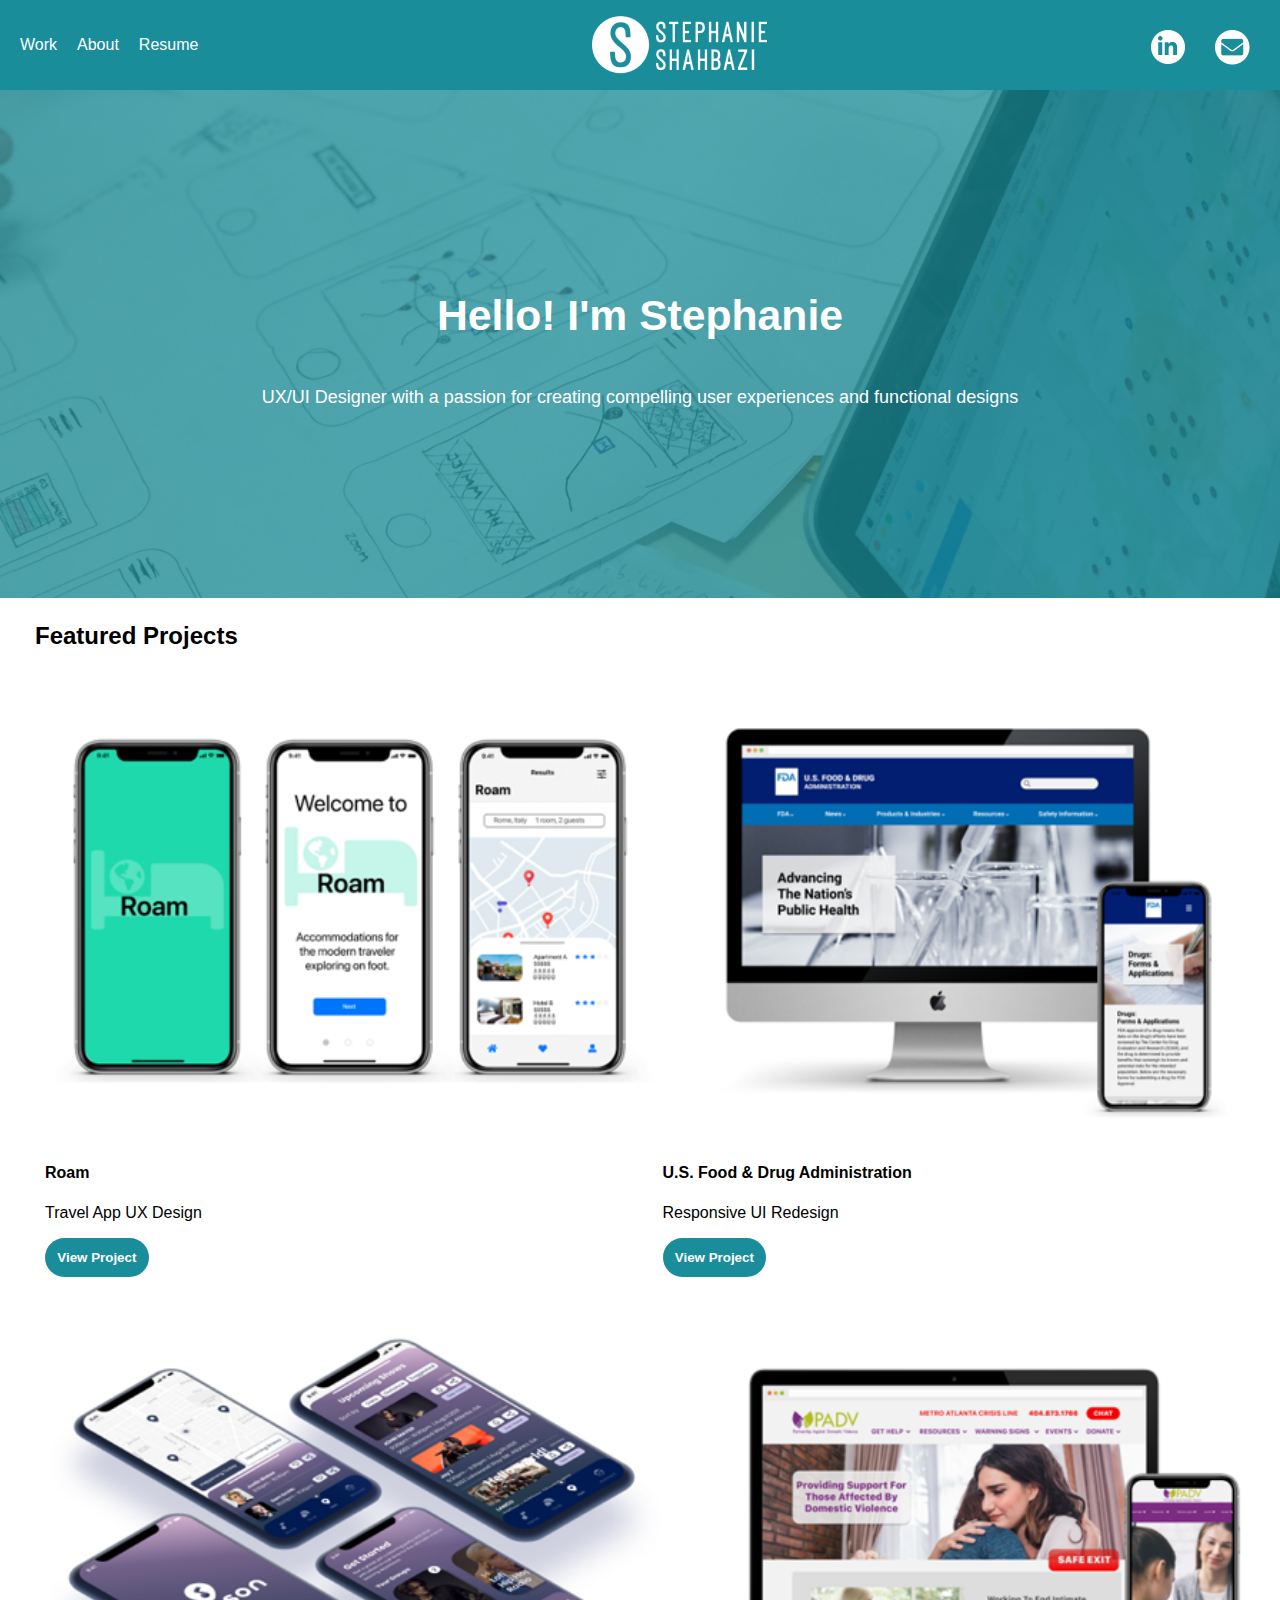
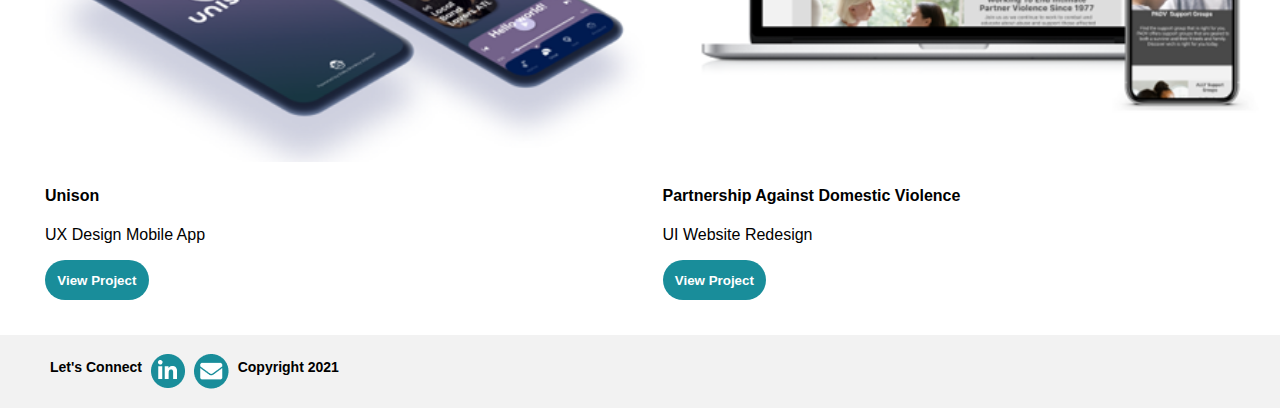
==== commit b7089feb: "updated CSS" ====
--- a/index.html
+++ b/index.html
@@ -8,7 +8,7 @@
         <script src="js/index.js"></script>
         <meta name="viewport" content="width=device-width, initial-scale=1"> 
     </head>
-    <body>
+    <body style="margin: 0;">
         <header>
             <div class="navigation">
                 <nav class="FlexNav">
@@ -107,7 +107,7 @@
                     <li class="inline-block-footer">Let's Connect </li>
                     <a href="https://www.linkedin.com/in/stephanieshahbazi/"><img src="images/LinkedIn_colorcircle.png" class="socialfooter"></a>
                     <a href="mailto:stephanie.shahbazi@gmail.com"><img src="images/envelope_colorcircle.png" class="socialfooter"></a>
-                    <li class="copyright">Copyright © 2021</li>
+                    <li class="copyright">Copyright 2021</li>
                 </ul>
             </div>
         </footer>
--- a/css/style.css
+++ b/css/style.css
@@ -40,10 +40,13 @@
 .btn:hover {
     background-color: #23B7C8;
     border-color: #23B7C8;
+    color: white;
 }
 
 .casestudynav {
     padding: 35px;
+    display: flex;
+    flex-direction: column;
 }
 
 .process {
@@ -71,15 +74,14 @@
 
 /*homework19*/
 html {
-    font-family:'SF Pro Display';
+    font-family:-apple-system, BlinkMacSystemFont, 'Segoe UI', Roboto, Oxygen, Ubuntu, Cantarell, 'Open Sans', 'Helvetica Neue', sans-serif;
 }
 
 .navigation {
-    width: 98%;
-    height: 60px;
-    padding:1%;
     background-color:#198D9A;
     color: white;
+    height: 60px;
+    padding: 15px;
 }
 
 .FlexNav{
@@ -115,7 +117,7 @@
 }
 
 .LinkedInwhite {
-    padding-right: 15px;
+    padding-right: 30px;
 }
 
 a {
@@ -138,14 +140,13 @@
 .heroImage {
     display: flex;
     flex-direction: column;
-    padding-top: 5px;
     background-position: center;
     background-repeat: no-repeat;
     background-size: cover;
 }
 
 .heroFlexContainer {
-    position:relative;
+    position: relative;
 }
 
 .heroDescription {
@@ -370,12 +371,11 @@
      .smallscreenheader {
         display: flex;
         flex-direction: row;
-        width: 98%;
         height: 60px;
-        padding:1%;
+        padding: 15px;
         background-color:#198D9A;
         color: white;
-        justify-content: space-between;
+        justify-content:space-between;
     }
 
     .dropdown .menu{
@@ -391,7 +391,7 @@
         display: none;
         position: absolute;
         background-color: white;
-        min-width: 160px;
+        min-width: 95px;
         margin: 0;
         box-shadow: 0px 8px 16px 0px rgba(0,0,0,0.2);
         z-index: 1;
@@ -438,8 +438,8 @@
     }
 
     .inline-block-footer {
-        width: 98%;
-        padding: 1%;
+        width: 100%;
+        padding: 0%;
     }
 
 }
@@ -483,13 +483,11 @@
     .smallscreenheader {
         display: flex;
         flex-direction: row;
-        width: 98%;
         height: 60px;
-        padding:1%;
+        padding: 15px;
         background-color:#198D9A;
         color: white;
-        justify-content: space-evenly;
-
+        justify-content: space-between;
     }
 
     .dropdown .menu{
@@ -505,7 +503,7 @@
         display: none;
         position: absolute;
         background-color: white;
-        min-width: 160px;
+        min-width: 120px;
         margin: 0;
         box-shadow: 0px 8px 16px 0px rgba(0,0,0,0.2);
         z-index: 1;
@@ -525,10 +523,6 @@
 
     .show {
         display: block;
-    }
-
-    .socialheader {
-        margin-right: 10px;
     }
     
     .workGrid {
@@ -566,7 +560,10 @@
         display: none;
     }
 
-
-}
-
-
+    .casestudynav {
+        flex-wrap: wrap;
+    }
+
+}
+
+
